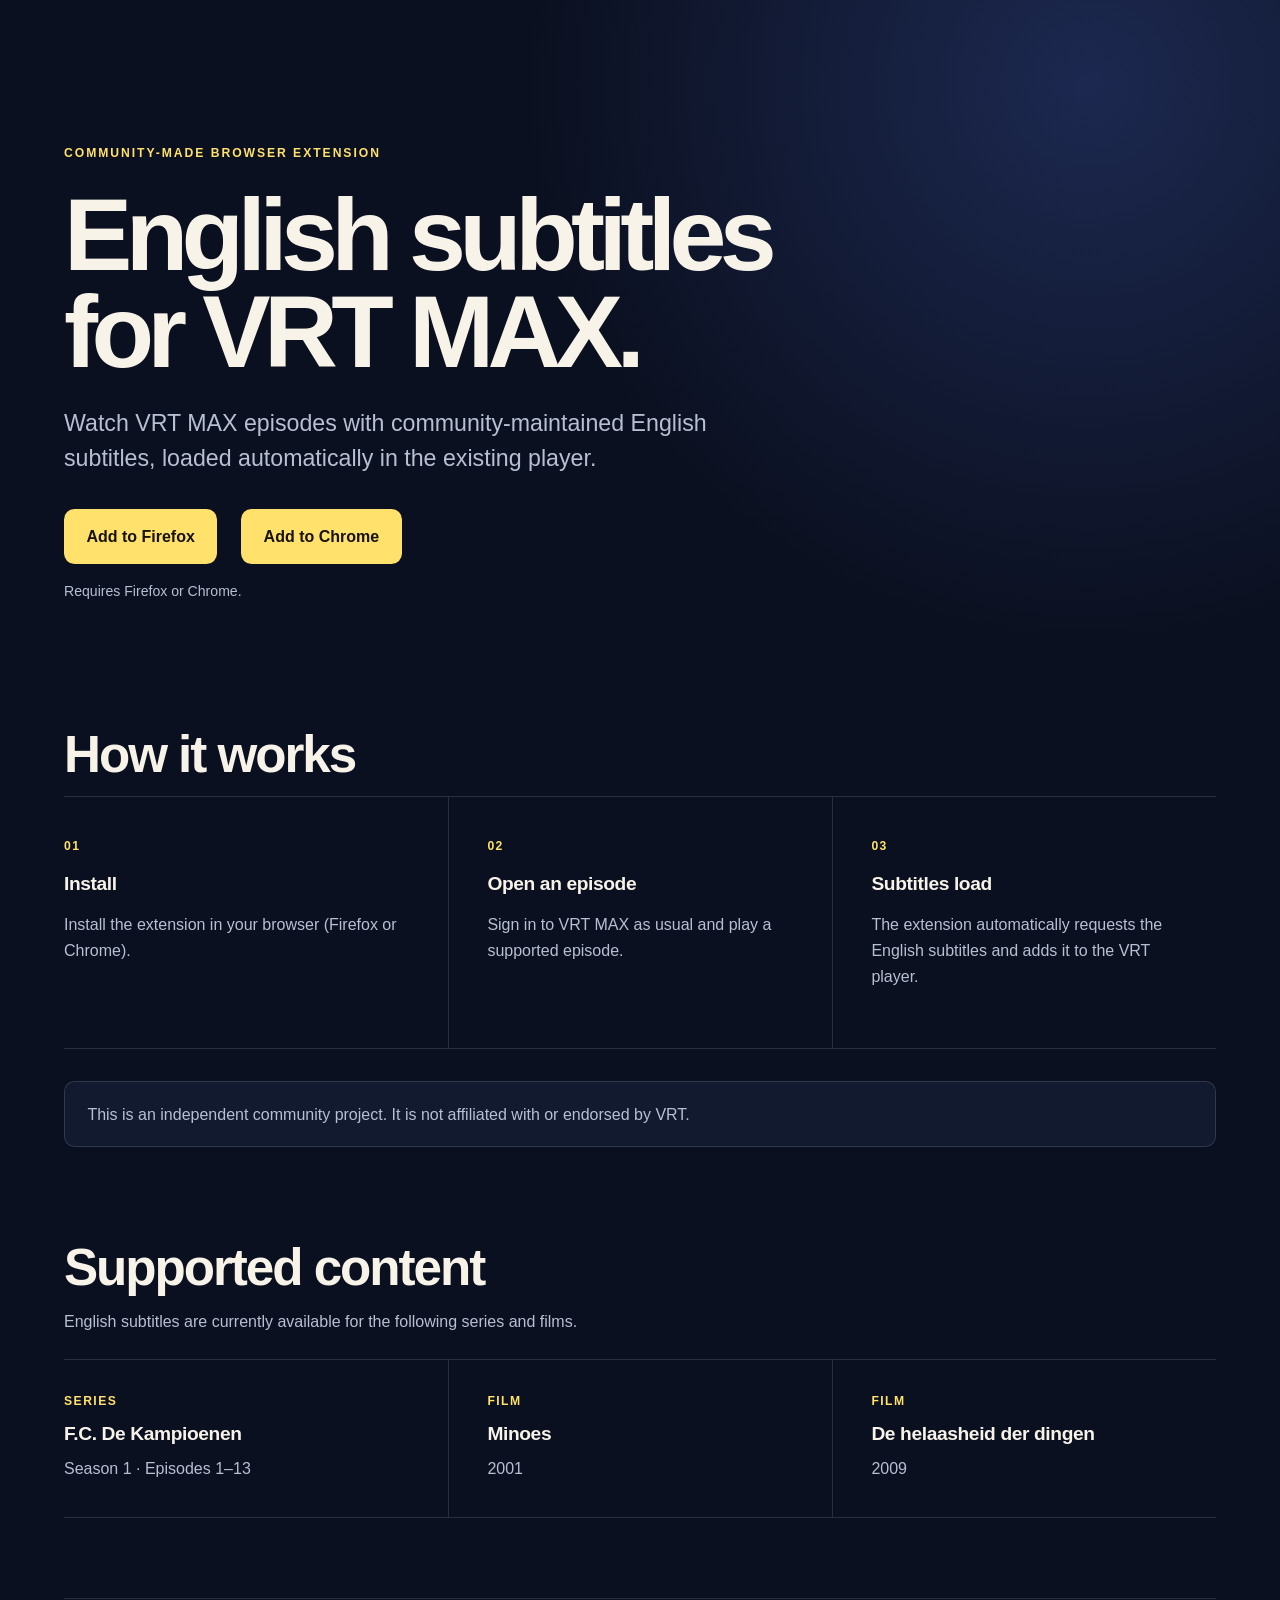
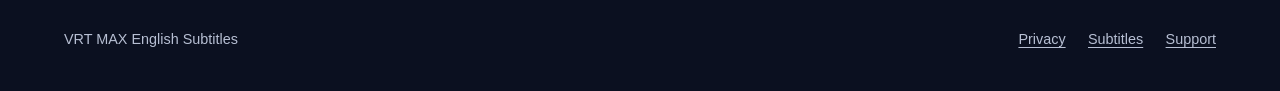
==== index.html @ 956ec463 "add supported content" ====
<!doctype html>
<html lang="en">
  <head>
    <meta charset="utf-8">
    <meta name="viewport" content="width=device-width, initial-scale=1">
    <meta
      name="description"
      content="Community-maintained English subtitles for VRT MAX."
    >
    <title>VRT MAX English Subtitles</title>
    <link rel="stylesheet" href="/styles.css">
  </head>
  <body>
    <main>
      <section class="hero" aria-labelledby="page-title">
        <p class="eyebrow">Community-made browser extension</p>
        <h1 id="page-title">English subtitles for VRT MAX.</h1>
        <p class="lede">
          Watch VRT MAX episodes with community-maintained English
          subtitles, loaded automatically in the existing player.
        </p>
        <div class="actions">
          <a
            class="button"
            data-browser="firefox"
            href="/firefox/vrtmax-english-subtitles.xpi"
            type="application/x-xpinstall"
          >
            Add to Firefox
          </a>
          <a
            class="button"
            data-browser="chrome"
            href="https://chromewebstore.google.com/detail/jocpmikbplnofjchcneaoggklegjaeif?utm_source=item-share-cb"
          >
            Add to Chrome
          </a>
        </div>
        <p class="requirement">
          Requires Firefox or Chrome.
        </p>
      </section>

      <section class="how-it-works" aria-labelledby="how-it-works-title">
        <h2 class="section-title" id="how-it-works-title">How it works</h2>
        <div class="details">
          <article>
            <p class="number" aria-hidden="true">01</p>
            <h2>Install</h2>
            <p>
              Install the extension in your browser (Firefox or Chrome).
            </p>
          </article>
          <article>
            <p class="number" aria-hidden="true">02</p>
            <h2>Open an episode</h2>
            <p>
              Sign in to VRT MAX as usual and play a supported episode.
            </p>
          </article>
          <article>
            <p class="number" aria-hidden="true">03</p>
            <h2>Subtitles load</h2>
            <p>
              The extension automatically requests the English subtitles and adds it to the VRT player.
            </p>
          </article>
        </div>
      </section>

      <aside class="notice">
        <p>
          This is an independent community project. It is not affiliated with
          or endorsed by VRT.
        </p>
      </aside>

      <section class="supported-content" aria-labelledby="supported-content-title">
        <h2 class="section-title" id="supported-content-title">
          Supported content
        </h2>
        <p class="supported-intro">
          English subtitles are currently available for the following series
          and films.
        </p>
        <div class="supported-grid">
          <article>
            <p class="content-type">Series</p>
            <h3>F.C. De Kampioenen</h3>
            <p class="content-meta">Season 1 · Episodes 1–13</p>
          </article>
          <article>
            <p class="content-type">Film</p>
            <h3>Minoes</h3>
            <p class="content-meta">2001</p>
          </article>
          <article>
            <p class="content-type">Film</p>
            <h3>De helaasheid der dingen</h3>
            <p class="content-meta">2009</p>
          </article>
        </div>
      </section>

    </main>

    <footer>
      <p>VRT MAX English Subtitles</p>
      <nav aria-label="Project links">
        <a href="/privacy.html">Privacy</a>
        <a href="https://github.com/vrtmax-subs/subtitles">Subtitles</a>
        <a href="https://github.com/vrtmax-subs/extension/issues">Support</a>
      </nav>
    </footer>
    <script>
      const userAgent = navigator.userAgent;
      const browser = /\bFirefox\//.test(userAgent)
        ? "firefox"
        : /\b(?:Chrome|Chromium)\//.test(userAgent)
          ? "chrome"
          : null;

      if (browser) {
        document.querySelectorAll("[data-browser]").forEach((button) => {
          button.hidden = button.dataset.browser !== browser;
        });
      }
    </script>
  </body>
</html>
---- styles.css ----
:root {
  color-scheme: dark;
  --background: #0b1020;
  --surface: #121a30;
  --surface-soft: #17213a;
  --text: #f7f3e8;
  --muted: #b7bfd3;
  --accent: #ffe16b;
  --accent-ink: #171309;
  --line: rgba(255, 255, 255, 0.13);
  --max-width: 72rem;
  font-family:
    Inter, ui-sans-serif, -apple-system, BlinkMacSystemFont, "Segoe UI",
    sans-serif;
  font-synthesis: none;
}

* {
  box-sizing: border-box;
}

[hidden] {
  display: none !important;
}

html {
  background: var(--background);
}

body {
  min-height: 100vh;
  margin: 0;
  color: var(--text);
  background:
    radial-gradient(circle at 85% 5%, rgba(66, 96, 190, 0.3), transparent 35rem),
    var(--background);
  line-height: 1.6;
}

a {
  color: inherit;
  text-underline-offset: 0.2em;
}

main,
footer {
  width: min(calc(100% - 2.5rem), var(--max-width));
  margin-inline: auto;
}

.hero {
  max-width: 58rem;
  padding: clamp(5rem, 12vw, 9rem) 0 clamp(4rem, 9vw, 7rem);
}

.eyebrow {
  margin: 0 0 1.5rem;
  color: var(--accent);
  font-size: 0.76rem;
  font-weight: 800;
  letter-spacing: 0.16em;
  text-transform: uppercase;
}

h1,
h2,
p {
  margin-top: 0;
}

h1 {
  max-width: 13ch;
  margin-bottom: 1.6rem;
  font-size: clamp(3rem, 8vw, 6.9rem);
  font-weight: 760;
  letter-spacing: -0.065em;
  line-height: 0.94;
}

.lede {
  max-width: 42rem;
  margin-bottom: 2rem;
  color: var(--muted);
  font-size: clamp(1.14rem, 2.3vw, 1.45rem);
  line-height: 1.55;
}

.actions {
  display: flex;
  flex-wrap: wrap;
  align-items: center;
  gap: 1.2rem 1.5rem;
}

.button {
  display: inline-flex;
  min-height: 3.4rem;
  align-items: center;
  justify-content: center;
  padding: 0.8rem 1.4rem;
  border-radius: 0.65rem;
  color: var(--accent-ink);
  background: var(--accent);
  font-weight: 800;
  text-decoration: none;
  transition:
    transform 160ms ease,
    box-shadow 160ms ease;
}

.button:hover {
  transform: translateY(-2px);
  box-shadow: 0 0.7rem 2rem rgba(255, 225, 107, 0.16);
}

.button:focus-visible,
a:focus-visible {
  outline: 3px solid #fff;
  outline-offset: 4px;
}

.text-link {
  font-weight: 700;
}

.requirement {
  margin: 1rem 0 0;
  color: var(--muted);
  font-size: 0.88rem;
}

.section-title {
  margin-bottom: 0rem;
  font-size: clamp(2rem, 4vw, 3.2rem);
  letter-spacing: -0.04em;
}

.details {
  display: grid;
  grid-template-columns: repeat(3, 1fr);
  border-top: 1px solid var(--line);
  border-bottom: 1px solid var(--line);
}

.details article {
  padding: 2.5rem clamp(1.2rem, 3vw, 2.4rem) 2.7rem;
}

.details article:first-child {
  padding-left: 0;
}

.details article + article {
  border-left: 1px solid var(--line);
}

.number {
  color: var(--accent);
  font-size: 0.76rem;
  font-weight: 800;
  letter-spacing: 0.12em;
}

h2 {
  margin-bottom: 0.8rem;
  font-size: 1.2rem;
  letter-spacing: -0.02em;
}

.details article > p:last-child,
.document section p {
  color: var(--muted);
}

.notice {
  margin: 2rem 0 5rem;
  padding: 1.2rem 1.4rem;
  border: 1px solid var(--line);
  border-radius: 0.65rem;
  background: var(--surface);
}

.notice p {
  margin: 0;
  color: var(--muted);
}

.supported-content {
  padding-bottom: 5rem;
}

.supported-intro {
  max-width: 42rem;
  margin-bottom: 1.5rem;
  color: var(--muted);
}

.supported-grid {
  display: grid;
  grid-template-columns: repeat(3, 1fr);
  border-top: 1px solid var(--line);
  border-bottom: 1px solid var(--line);
}

.supported-grid article {
  padding: 2rem clamp(1.2rem, 3vw, 2.4rem) 2.2rem;
}

.supported-grid article:first-child {
  padding-left: 0;
}

.supported-grid article + article {
  border-left: 1px solid var(--line);
}

.content-type {
  margin-bottom: 0.5rem;
  color: var(--accent);
  font-size: 0.76rem;
  font-weight: 800;
  letter-spacing: 0.12em;
  text-transform: uppercase;
}

.supported-grid h3 {
  margin: 0 0 0.4rem;
  font-size: 1.2rem;
  letter-spacing: -0.02em;
}

.content-meta {
  margin: 0;
  color: var(--muted);
}

footer {
  display: flex;
  justify-content: space-between;
  gap: 1.5rem;
  padding: 1.8rem 0 2.5rem;
  border-top: 1px solid var(--line);
  color: var(--muted);
  font-size: 0.9rem;
}

footer p {
  margin: 0;
}

footer nav {
  display: flex;
  flex-wrap: wrap;
  gap: 1rem 1.4rem;
}

.document {
  max-width: 48rem;
  padding: clamp(3rem, 9vw, 6rem) 0;
}

.document h1 {
  max-width: 12ch;
  font-size: clamp(2.8rem, 7vw, 5rem);
}

.document section {
  margin-top: 3rem;
  padding-top: 2rem;
  border-top: 1px solid var(--line);
}

.document section h2 {
  font-size: 1.45rem;
}

.document code {
  padding: 0.12rem 0.35rem;
  border-radius: 0.25rem;
  background: var(--surface-soft);
  color: var(--text);
  font-size: 0.9em;
  overflow-wrap: anywhere;
}

.back-link {
  display: inline-block;
  margin-bottom: 4rem;
  color: var(--muted);
}

.updated {
  font-size: 0.9rem;
}

@media (max-width: 44rem) {
  main,
  footer {
    width: min(calc(100% - 1.5rem), var(--max-width));
  }

  .details {
    grid-template-columns: 1fr;
  }

  .supported-grid {
    grid-template-columns: 1fr;
  }

  .details article,
  .details article:first-child,
  .supported-grid article,
  .supported-grid article:first-child {
    padding: 2rem 0;
  }

  .details article + article {
    border-top: 1px solid var(--line);
    border-left: 0;
  }

  .supported-grid article + article {
    border-top: 1px solid var(--line);
    border-left: 0;
  }

  footer {
    flex-direction: column;
  }
}

@media (prefers-reduced-motion: reduce) {
  .button {
    transition: none;
  }
}
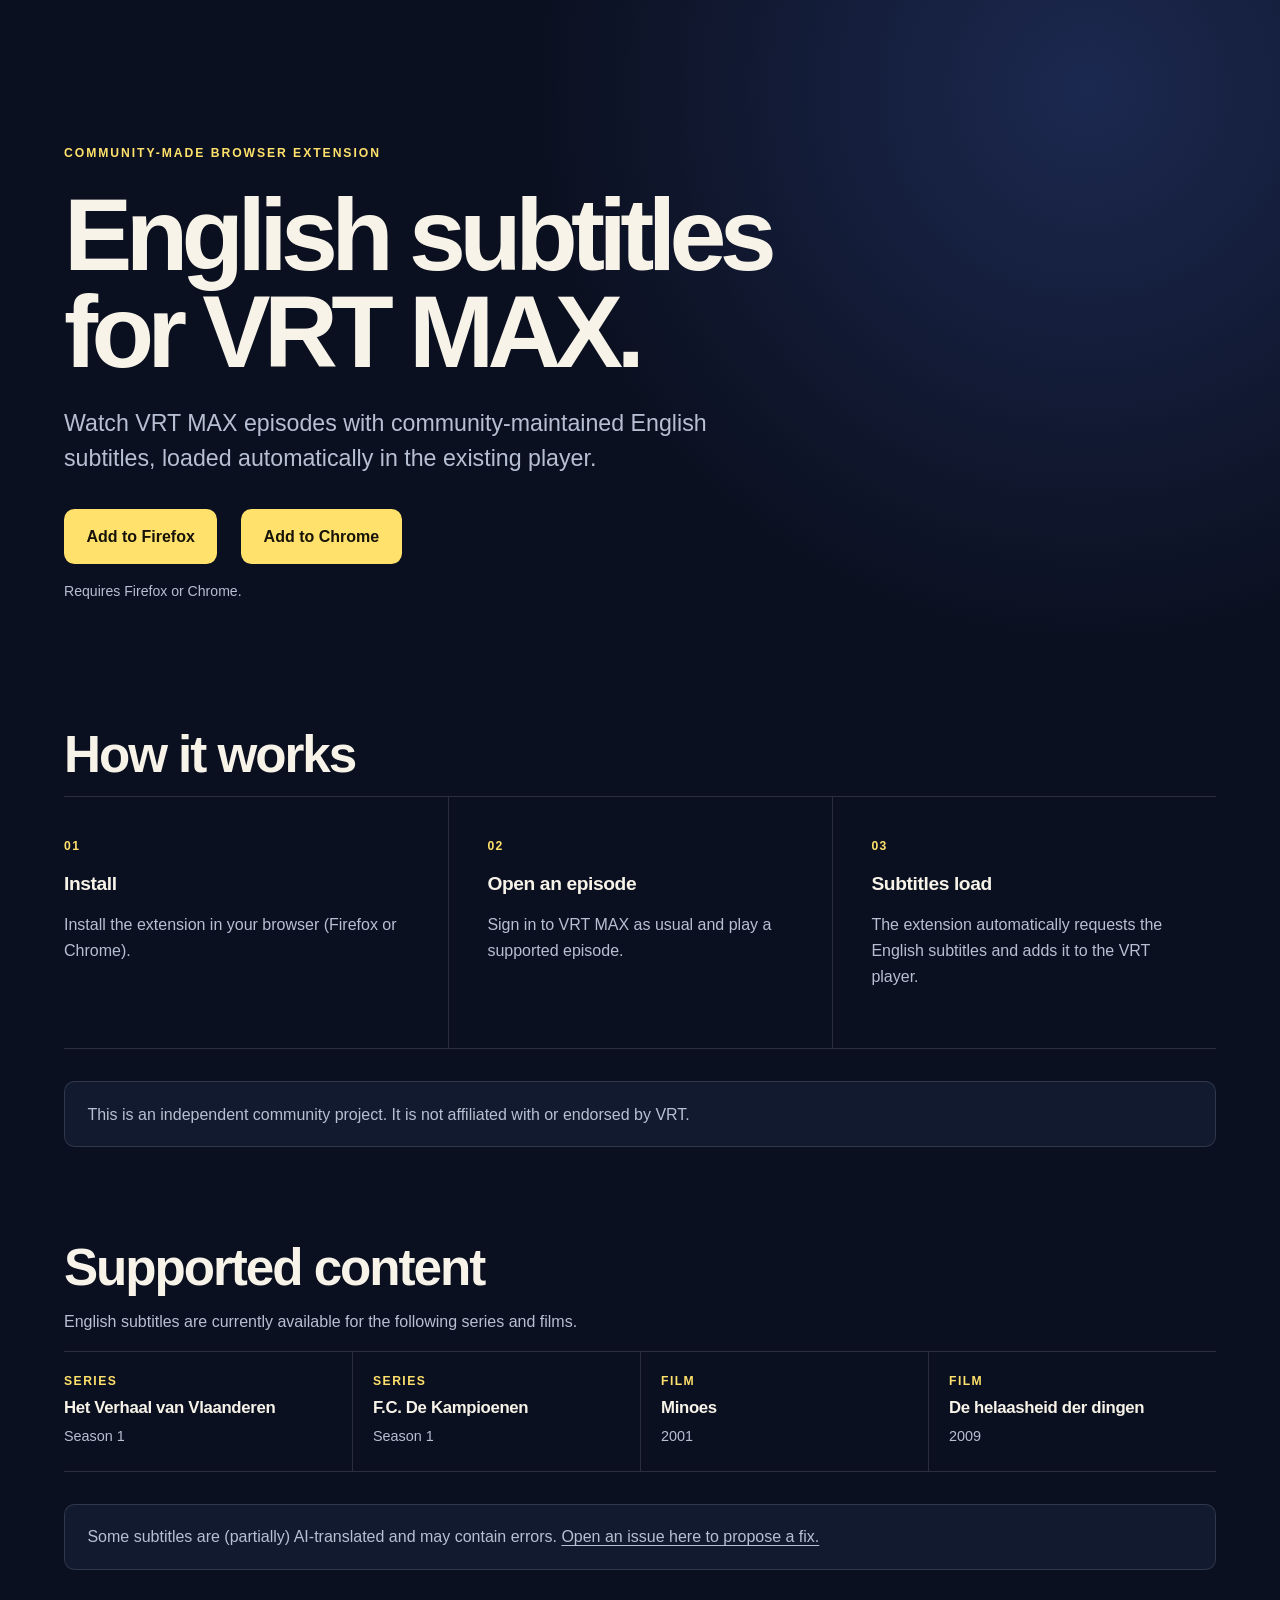
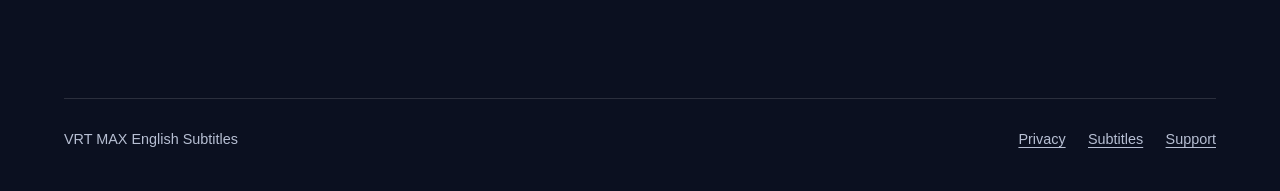
==== commit 0cf4ef7f: "update" ====
--- a/index.html
+++ b/index.html
@@ -86,8 +86,13 @@
         <div class="supported-grid">
           <article>
             <p class="content-type">Series</p>
+            <h3>Het Verhaal van Vlaanderen</h3>
+            <p class="content-meta">Season 1</p>
+          </article>
+          <article>
+            <p class="content-type">Series</p>
             <h3>F.C. De Kampioenen</h3>
-            <p class="content-meta">Season 1 · Episodes 1–13</p>
+            <p class="content-meta">Season 1</p>
           </article>
           <article>
             <p class="content-type">Film</p>
@@ -100,6 +105,13 @@
             <p class="content-meta">2009</p>
           </article>
         </div>
+
+      <aside class="notice">
+        <p>
+          Some subtitles are (partially) AI-translated and may contain errors.
+          <a href="https://github.com/vrtmax-subs/subtitles/issues">Open an issue here to propose a fix.</a>
+        </p>
+      </aside>
       </section>
 
     </main>
@@ -109,7 +121,7 @@
       <nav aria-label="Project links">
         <a href="/privacy.html">Privacy</a>
         <a href="https://github.com/vrtmax-subs/subtitles">Subtitles</a>
-        <a href="https://github.com/vrtmax-subs/extension/issues">Support</a>
+        <a href="https://github.com/vrtmax-subs/vrtmax-subs.github.io//issues">Support</a>
       </nav>
     </footer>
     <script>
--- a/styles.css
+++ b/styles.css
@@ -186,24 +186,24 @@
 }
 
 .supported-content {
-  padding-bottom: 5rem;
+  padding-bottom: 3rem;
 }
 
 .supported-intro {
   max-width: 42rem;
-  margin-bottom: 1.5rem;
+  margin-bottom: 1rem;
   color: var(--muted);
 }
 
 .supported-grid {
   display: grid;
-  grid-template-columns: repeat(3, 1fr);
+  grid-template-columns: repeat(4, minmax(0, 1fr));
   border-top: 1px solid var(--line);
   border-bottom: 1px solid var(--line);
 }
 
 .supported-grid article {
-  padding: 2rem clamp(1.2rem, 3vw, 2.4rem) 2.2rem;
+  padding: 1.25rem clamp(0.75rem, 1.6vw, 1.25rem) 1.4rem;
 }
 
 .supported-grid article:first-child {
@@ -215,7 +215,7 @@
 }
 
 .content-type {
-  margin-bottom: 0.5rem;
+  margin-bottom: 0.25rem;
   color: var(--accent);
   font-size: 0.76rem;
   font-weight: 800;
@@ -224,14 +224,15 @@
 }
 
 .supported-grid h3 {
-  margin: 0 0 0.4rem;
-  font-size: 1.2rem;
+  margin: 0 0 0.2rem;
+  font-size: 1.05rem;
   letter-spacing: -0.02em;
 }
 
 .content-meta {
   margin: 0;
   color: var(--muted);
+  font-size: 0.9rem;
 }
 
 footer {
@@ -293,6 +294,25 @@
   font-size: 0.9rem;
 }
 
+@media (min-width: 44.01rem) and (max-width: 56rem) {
+  .supported-grid {
+    grid-template-columns: repeat(2, minmax(0, 1fr));
+  }
+
+  .supported-grid article:nth-child(odd) {
+    padding-left: 0;
+    border-left: 0;
+  }
+
+  .supported-grid article:nth-child(even) {
+    border-left: 1px solid var(--line);
+  }
+
+  .supported-grid article:nth-child(n + 3) {
+    border-top: 1px solid var(--line);
+  }
+}
+
 @media (max-width: 44rem) {
   main,
   footer {
@@ -308,10 +328,13 @@
   }
 
   .details article,
-  .details article:first-child,
+  .details article:first-child {
+    padding: 2rem 0;
+  }
+
   .supported-grid article,
   .supported-grid article:first-child {
-    padding: 2rem 0;
+    padding: 1.25rem 0;
   }
 
   .details article + article {
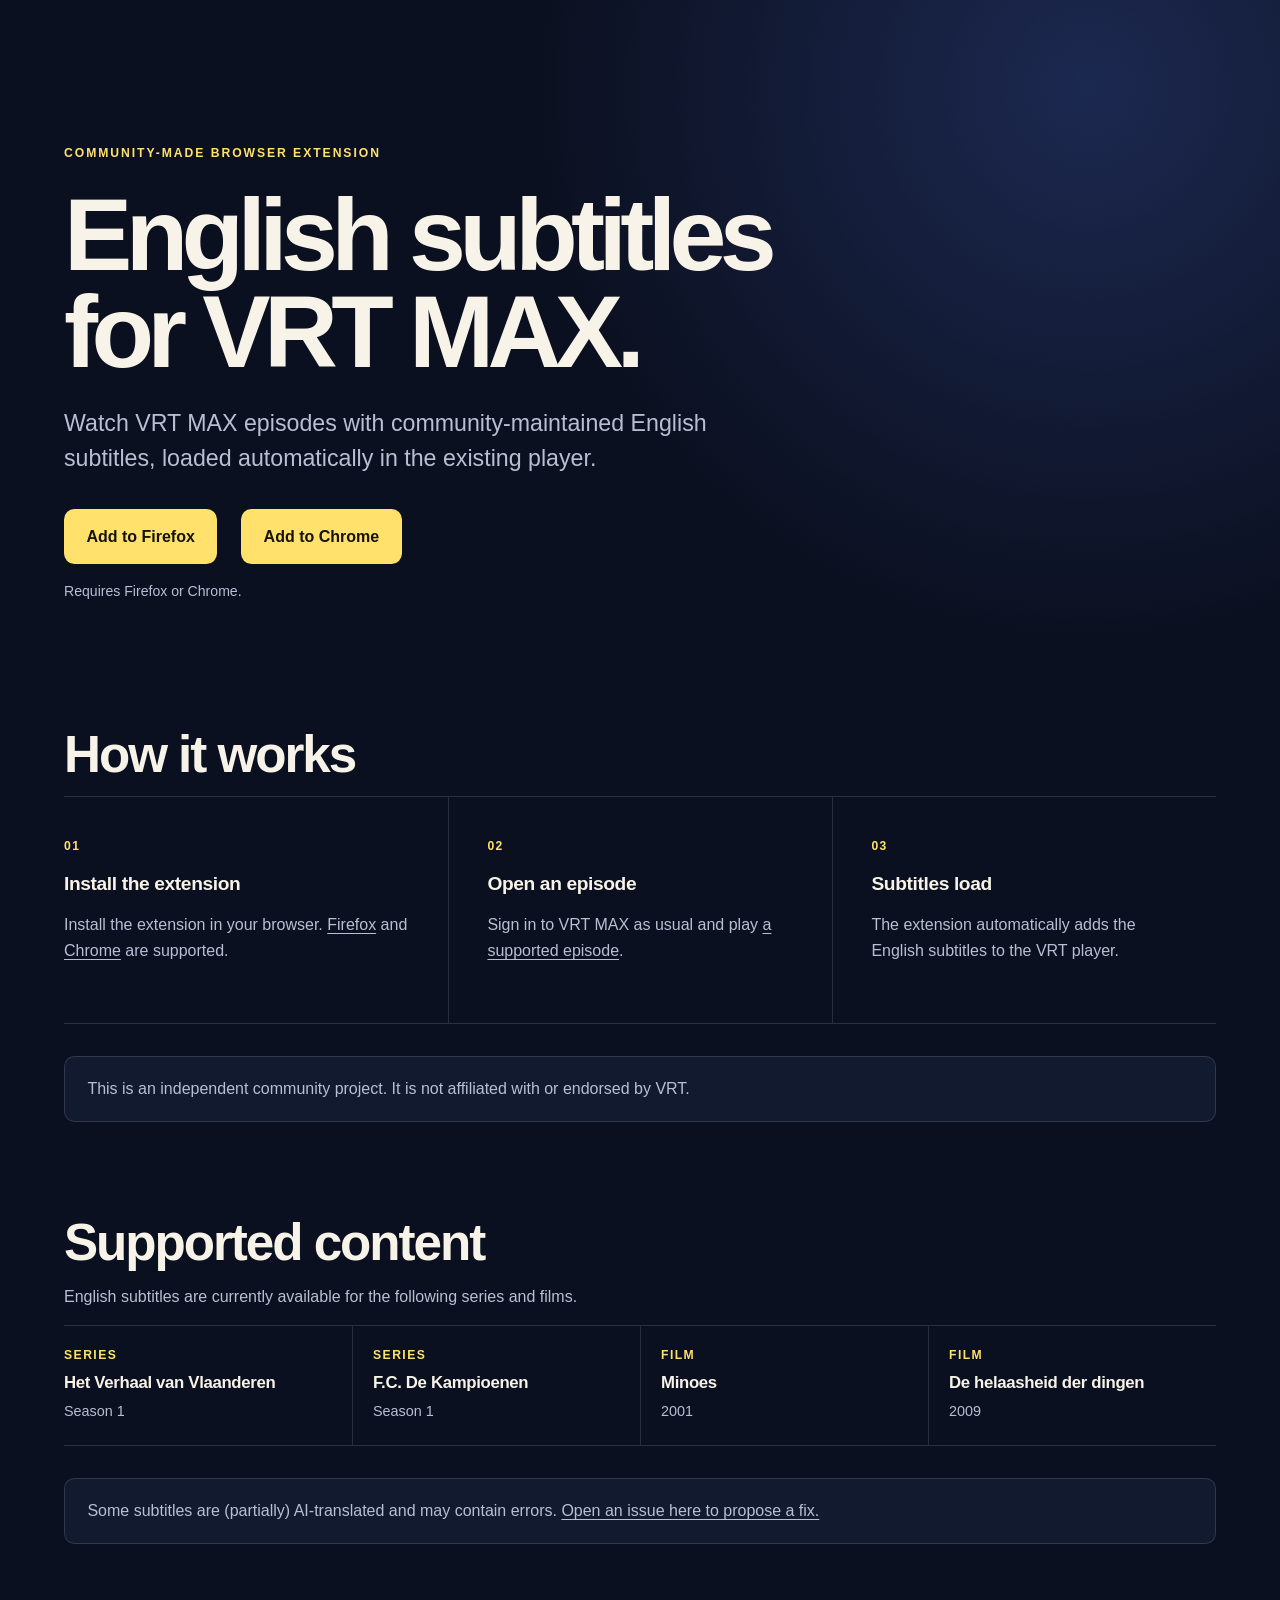
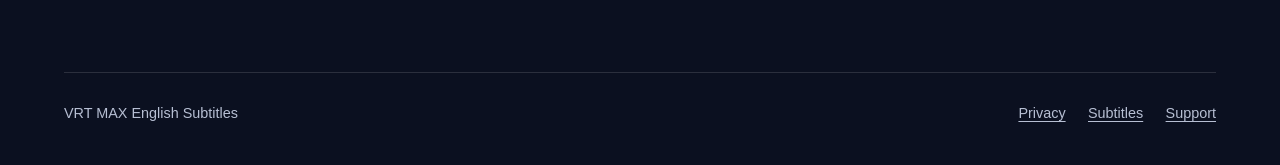
==== commit c8e5454e: "tweaks" ====
--- a/index.html
+++ b/index.html
@@ -31,7 +31,7 @@
           <a
             class="button"
             data-browser="chrome"
-            href="https://chromewebstore.google.com/detail/jocpmikbplnofjchcneaoggklegjaeif?utm_source=item-share-cb"
+            href="https://chromewebstore.google.com/detail/jocpmikbplnofjchcneaoggklegjaeif"
           >
             Add to Chrome
           </a>
@@ -46,23 +46,23 @@
         <div class="details">
           <article>
             <p class="number" aria-hidden="true">01</p>
-            <h2>Install</h2>
+            <h2>Install the extension</h2>
             <p>
-              Install the extension in your browser (Firefox or Chrome).
+              Install the extension in your browser. <a href="/firefox/vrtmax-english-subtitles.xpi">Firefox</a> and <a href="https://chromewebstore.google.com/detail/jocpmikbplnofjchcneaoggklegjaeif">Chrome</a> are supported.
             </p>
           </article>
           <article>
             <p class="number" aria-hidden="true">02</p>
             <h2>Open an episode</h2>
             <p>
-              Sign in to VRT MAX as usual and play a supported episode.
+              Sign in to VRT MAX as usual and play <a href="https://www.vrt.be/vrtmax/a-z/fc-de-kampioenen/1/f-c--de-kampioenen-s1a1/">a supported episode</a>.
             </p>
           </article>
           <article>
             <p class="number" aria-hidden="true">03</p>
             <h2>Subtitles load</h2>
             <p>
-              The extension automatically requests the English subtitles and adds it to the VRT player.
+              The extension automatically adds the English subtitles to the VRT player.
             </p>
           </article>
         </div>
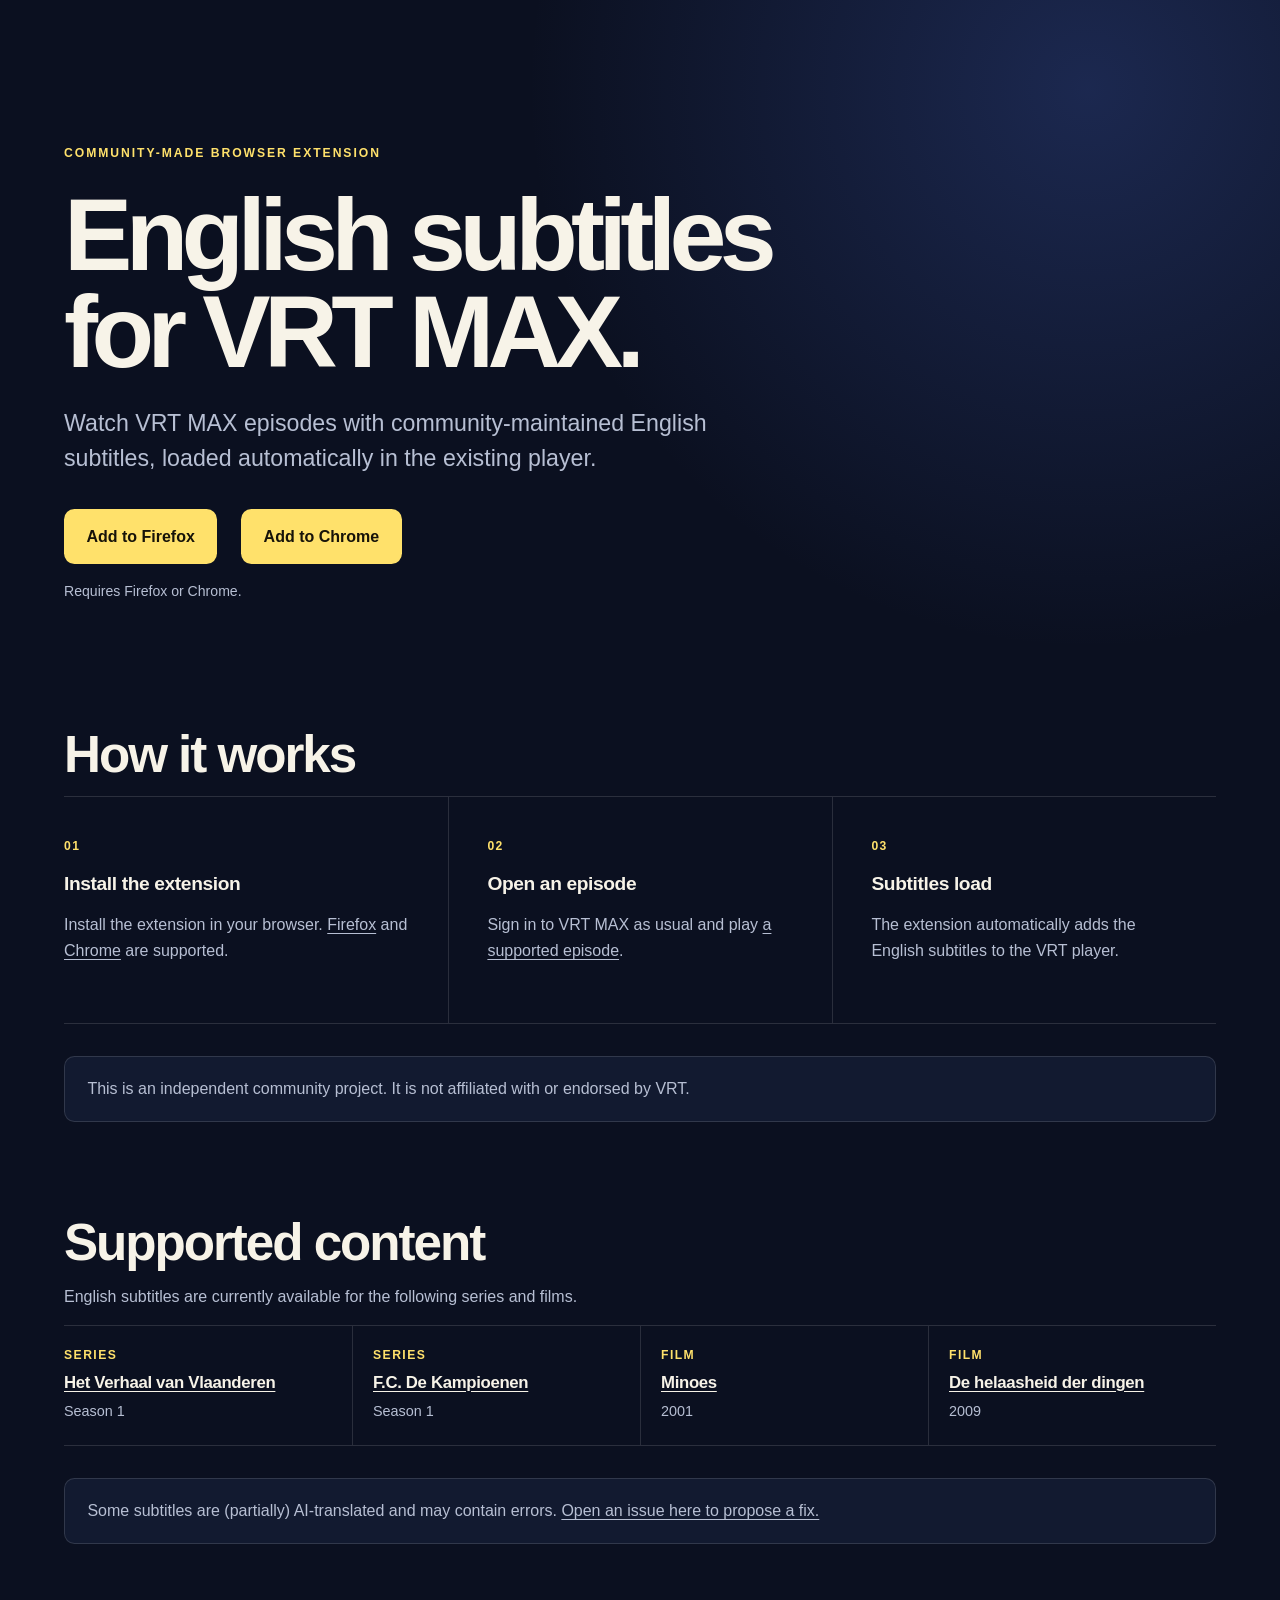
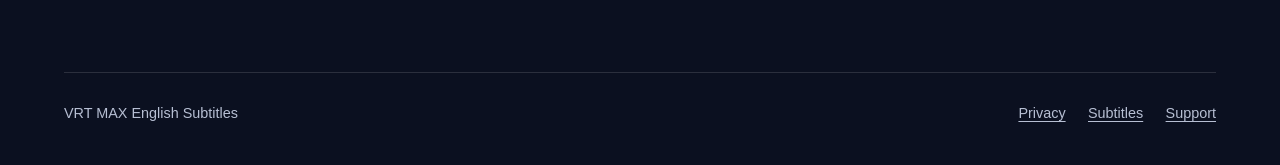
==== commit 7d957e3e: "add links" ====
--- a/index.html
+++ b/index.html
@@ -86,22 +86,36 @@
         <div class="supported-grid">
           <article>
             <p class="content-type">Series</p>
-            <h3>Het Verhaal van Vlaanderen</h3>
+            <h3>
+              <a href="https://www.vrt.be/vrtmax/a-z/het-verhaal-van-vlaanderen/">
+                Het Verhaal van Vlaanderen
+              </a>
+            </h3>
             <p class="content-meta">Season 1</p>
           </article>
           <article>
             <p class="content-type">Series</p>
-            <h3>F.C. De Kampioenen</h3>
+            <h3>
+              <a href="https://www.vrt.be/vrtmax/a-z/fc-de-kampioenen/">
+                F.C. De Kampioenen
+              </a>
+            </h3>
             <p class="content-meta">Season 1</p>
           </article>
           <article>
             <p class="content-type">Film</p>
-            <h3>Minoes</h3>
+            <h3>
+              <a href="https://www.vrt.be/vrtmax/a-z/minoes/">Minoes</a>
+            </h3>
             <p class="content-meta">2001</p>
           </article>
           <article>
             <p class="content-type">Film</p>
-            <h3>De helaasheid der dingen</h3>
+            <h3>
+              <a href="https://www.vrt.be/vrtmax/a-z/de-helaasheid-der-dingen/">
+                De helaasheid der dingen
+              </a>
+            </h3>
             <p class="content-meta">2009</p>
           </article>
         </div>
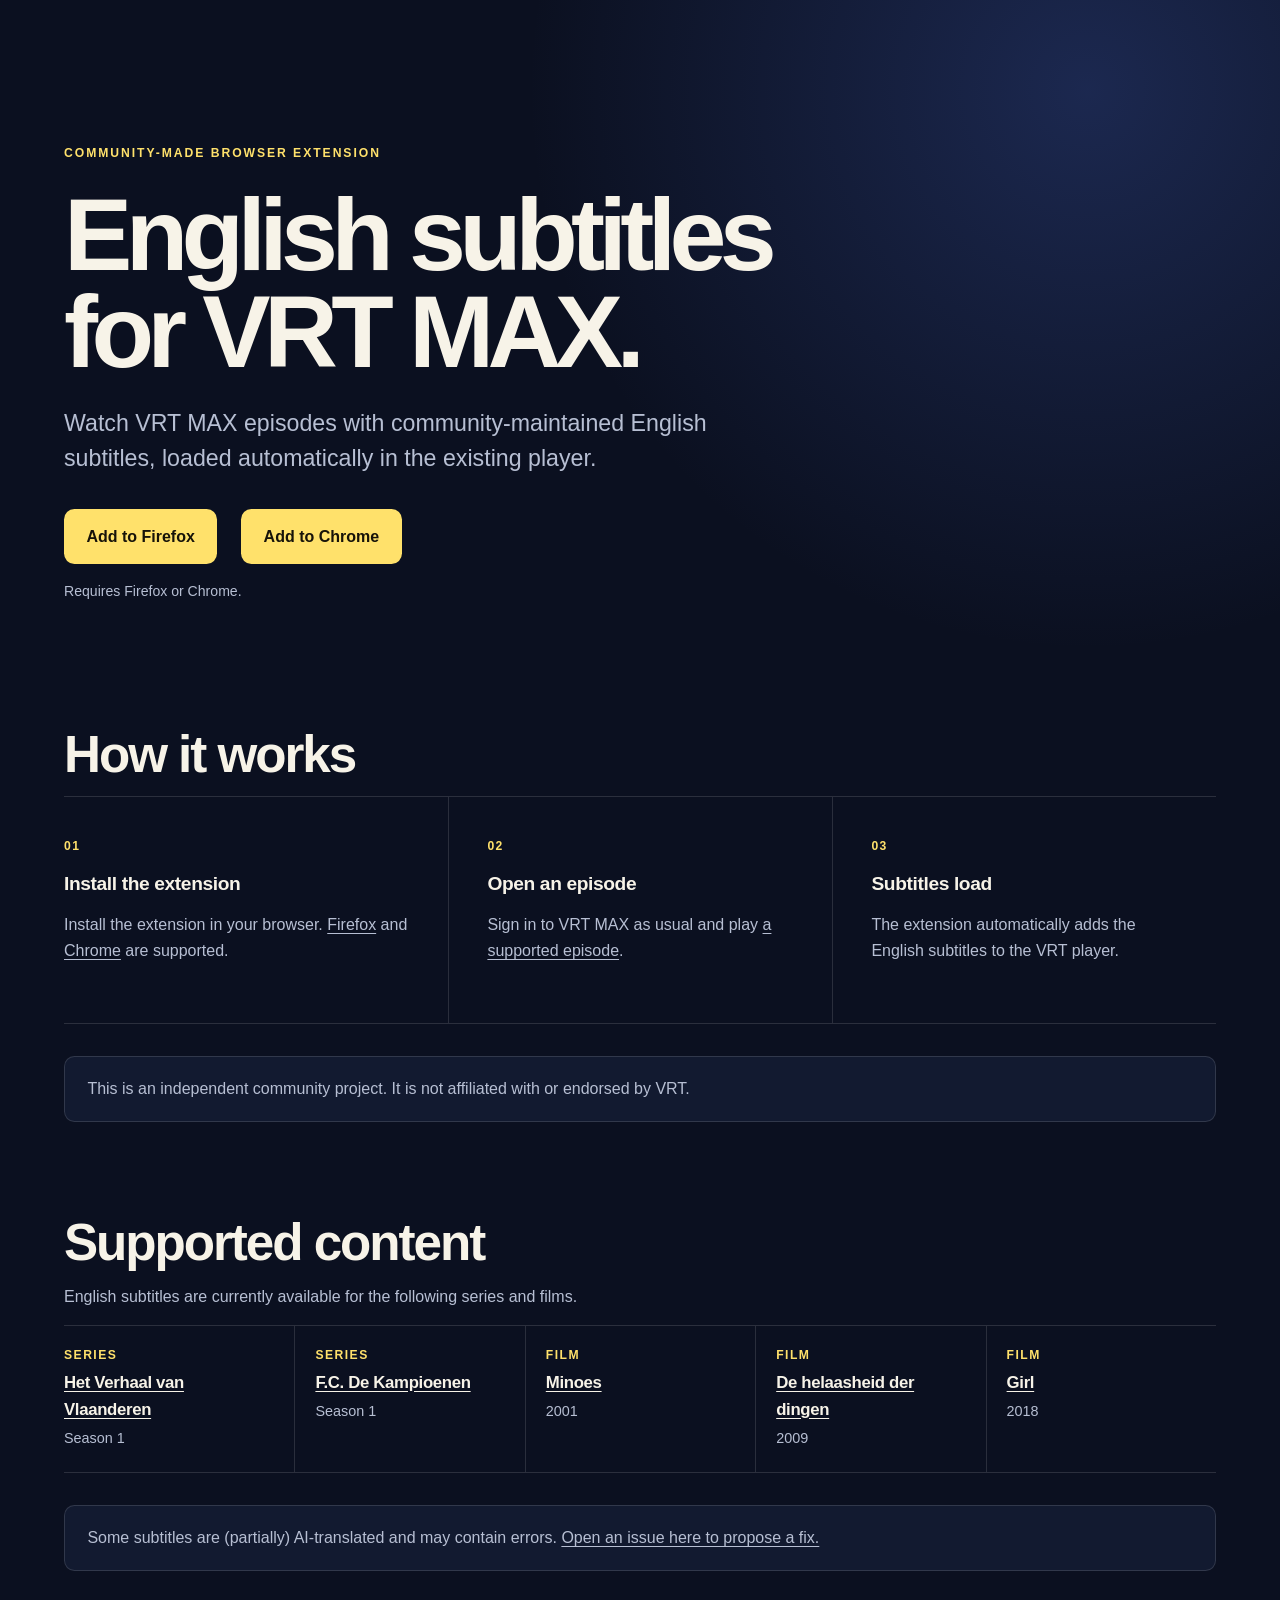
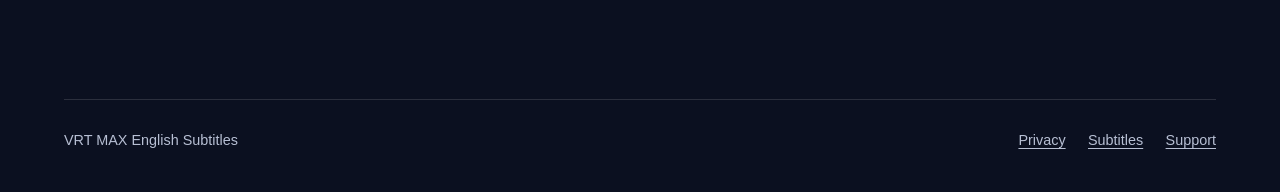
==== commit 2c54598a: "girl (2018)" ====
--- a/index.html
+++ b/index.html
@@ -118,6 +118,13 @@
             </h3>
             <p class="content-meta">2009</p>
           </article>
+          <article>
+            <p class="content-type">Film</p>
+            <h3>
+              <a href="https://www.vrt.be/vrtmax/a-z/girl/">Girl</a>
+            </h3>
+            <p class="content-meta">2018</p>
+          </article>
         </div>
 
       <aside class="notice">
--- a/styles.css
+++ b/styles.css
@@ -197,7 +197,7 @@
 
 .supported-grid {
   display: grid;
-  grid-template-columns: repeat(4, minmax(0, 1fr));
+  grid-template-columns: repeat(5, minmax(0, 1fr));
   border-top: 1px solid var(--line);
   border-bottom: 1px solid var(--line);
 }
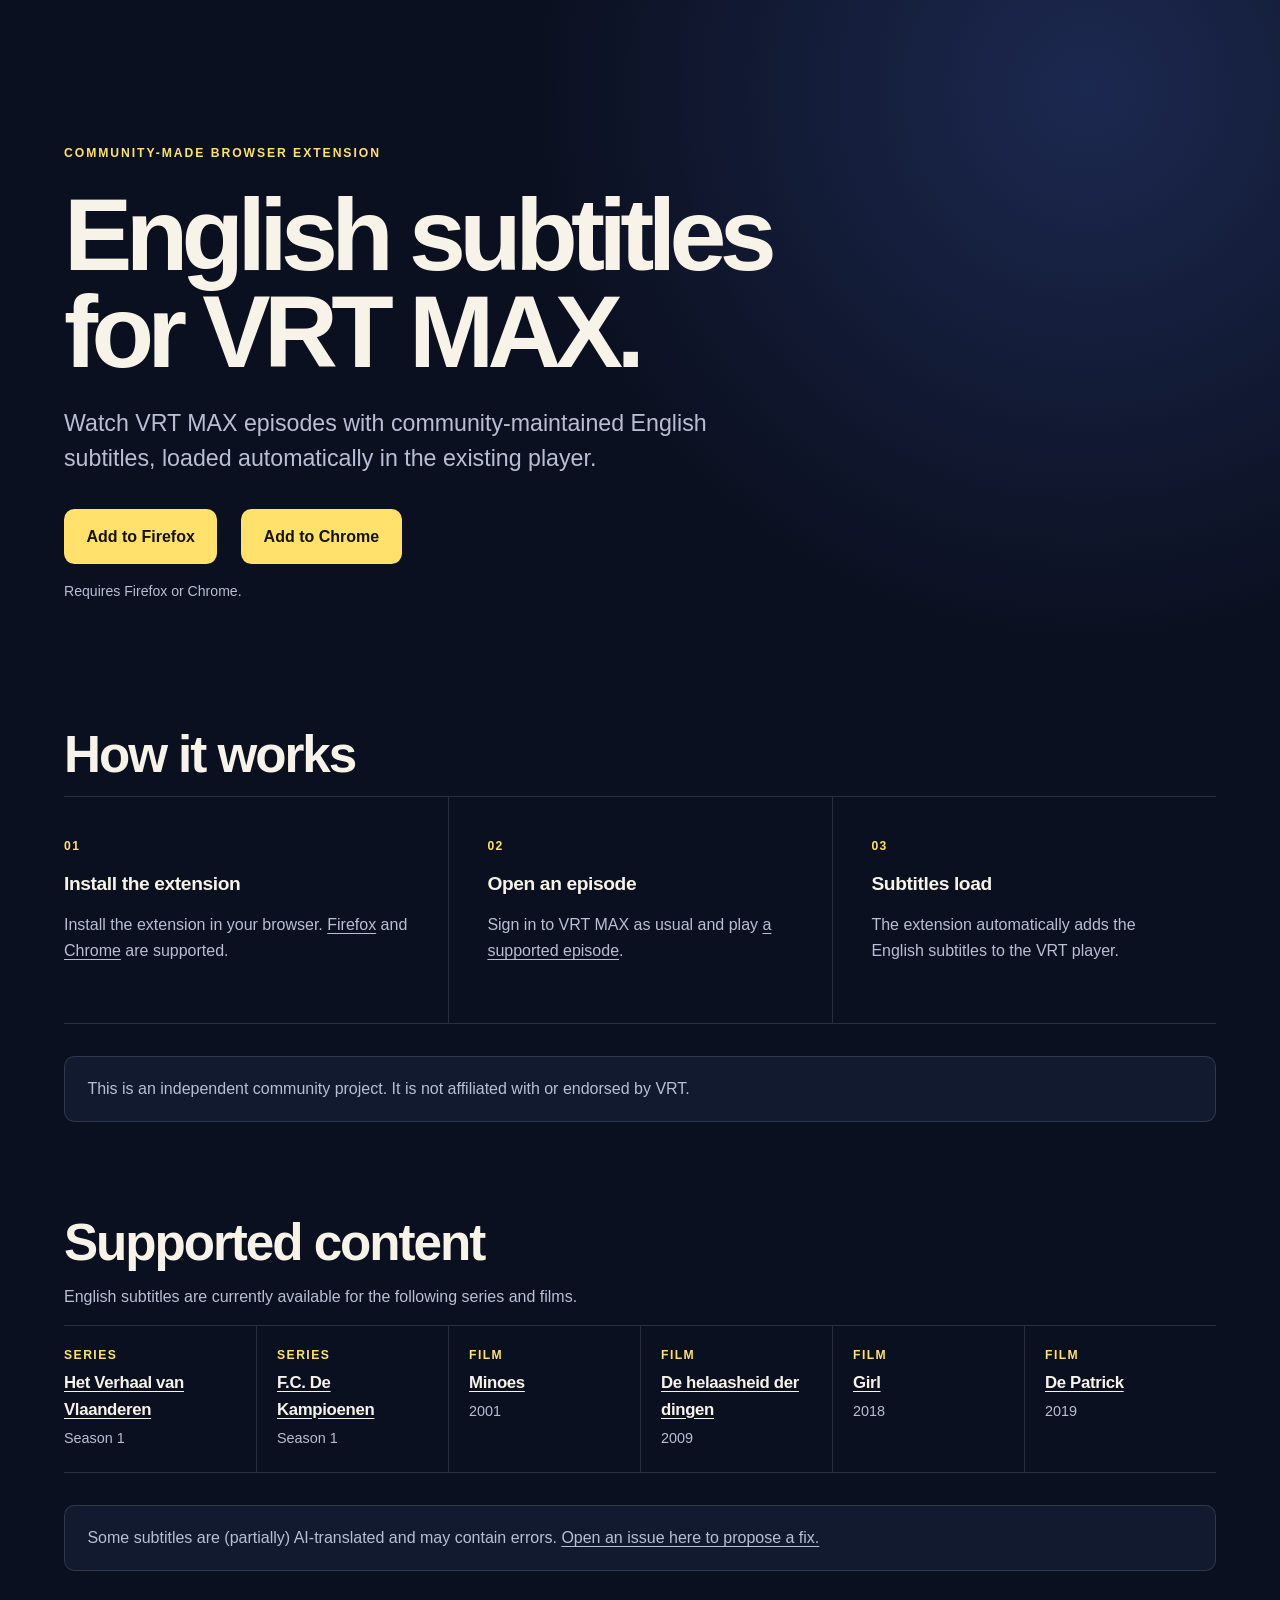
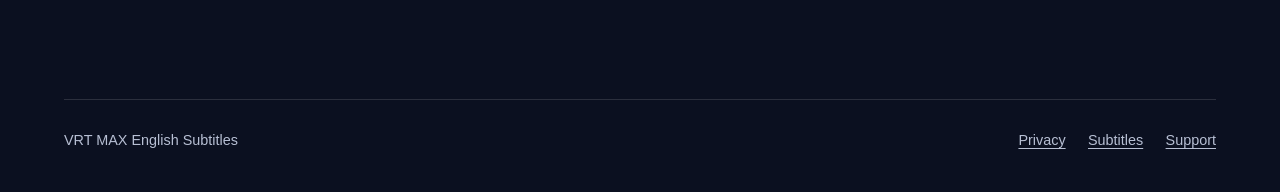
==== commit a7f46647: "de patrick" ====
--- a/index.html
+++ b/index.html
@@ -125,6 +125,15 @@
             </h3>
             <p class="content-meta">2018</p>
           </article>
+          <article>
+            <p class="content-type">Film</p>
+            <h3>
+              <a href="https://www.vrt.be/vrtmax/a-z/de-patrick/">
+                De Patrick
+              </a>
+            </h3>
+            <p class="content-meta">2019</p>
+          </article>
         </div>
 
       <aside class="notice">
--- a/styles.css
+++ b/styles.css
@@ -197,7 +197,7 @@
 
 .supported-grid {
   display: grid;
-  grid-template-columns: repeat(5, minmax(0, 1fr));
+  grid-template-columns: repeat(6, minmax(0, 1fr));
   border-top: 1px solid var(--line);
   border-bottom: 1px solid var(--line);
 }
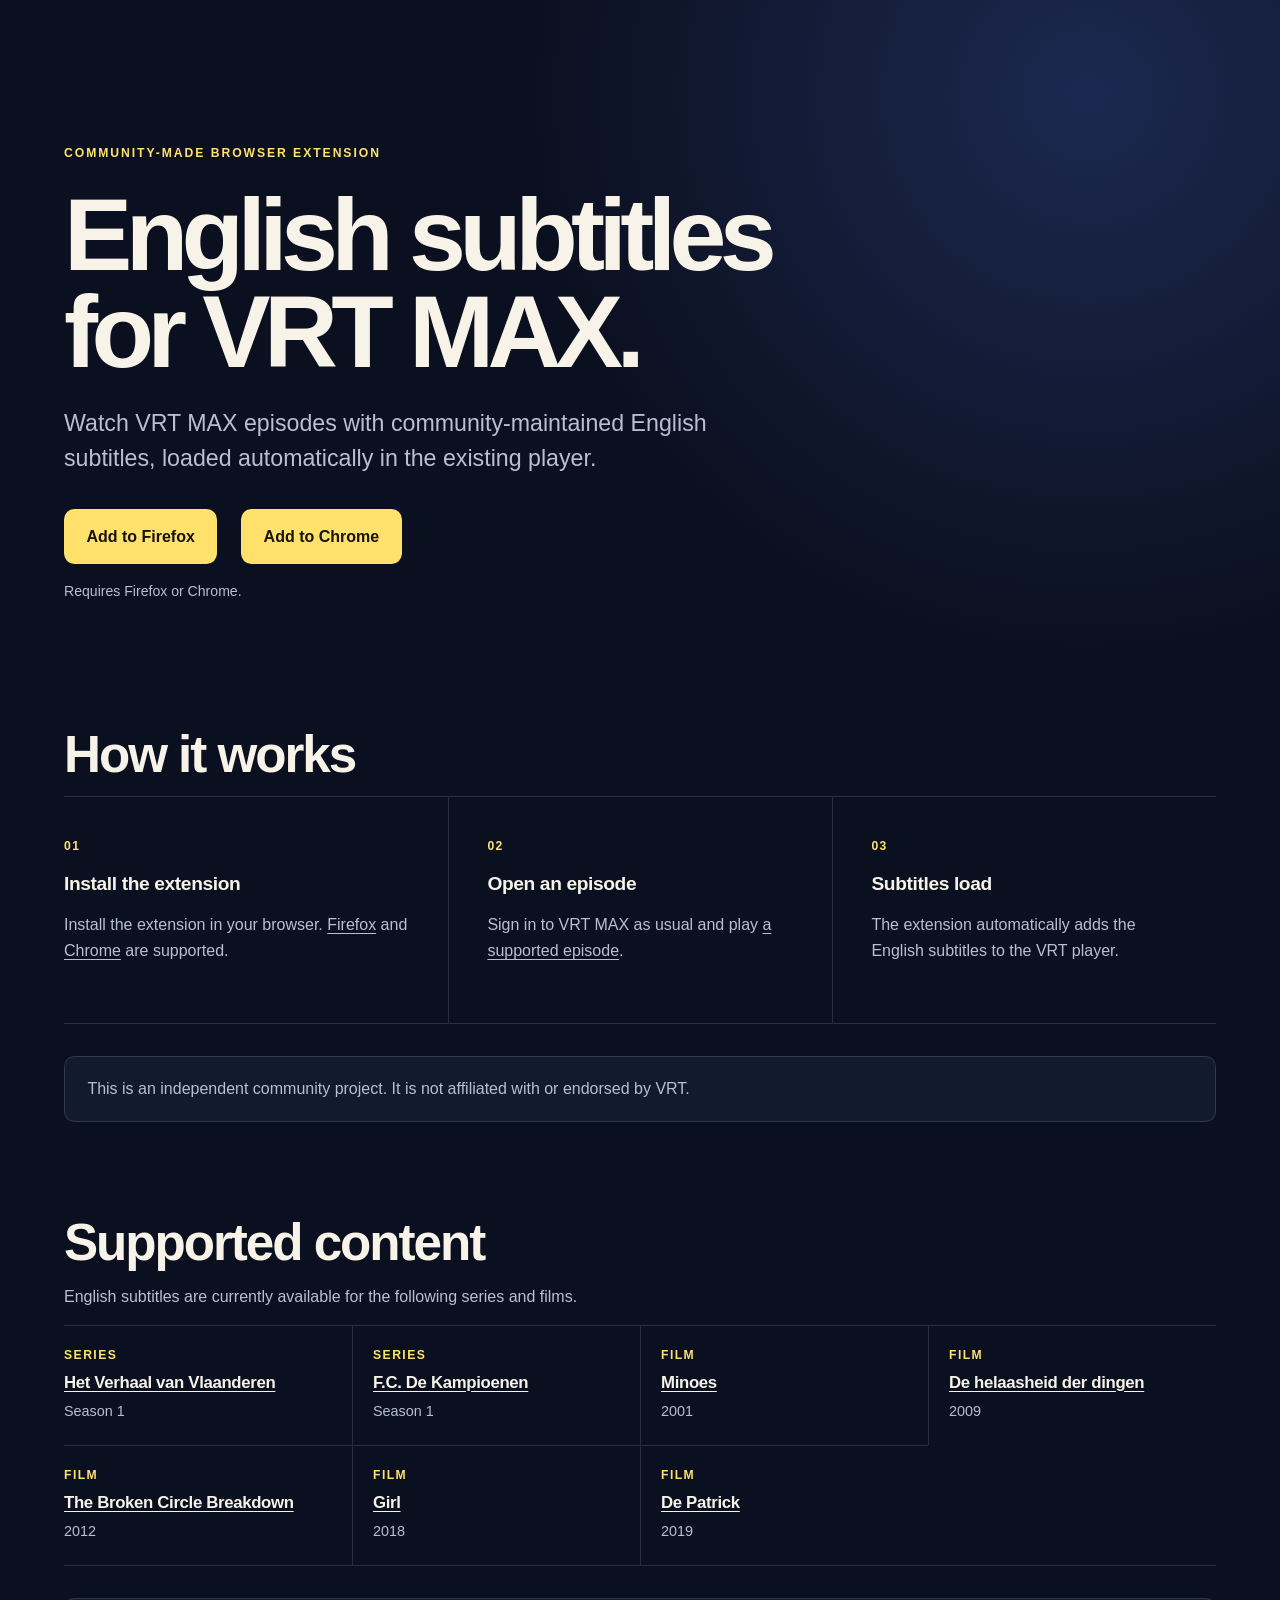
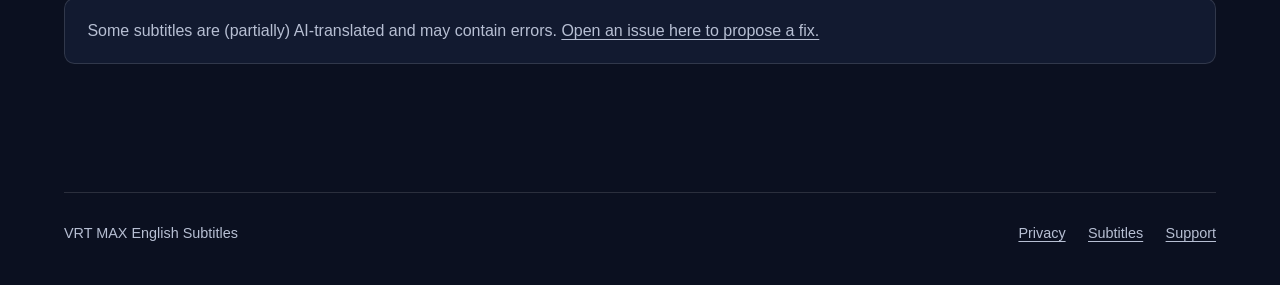
==== commit 30787705: "broken circle breakdown" ====
--- a/index.html
+++ b/index.html
@@ -121,6 +121,15 @@
           <article>
             <p class="content-type">Film</p>
             <h3>
+              <a href="https://www.vrt.be/vrtmax/a-z/the-broken-circle-breakdown/">
+                The Broken Circle Breakdown
+              </a>
+            </h3>
+            <p class="content-meta">2012</p>
+          </article>
+          <article>
+            <p class="content-type">Film</p>
+            <h3>
               <a href="https://www.vrt.be/vrtmax/a-z/girl/">Girl</a>
             </h3>
             <p class="content-meta">2018</p>
--- a/styles.css
+++ b/styles.css
@@ -197,7 +197,7 @@
 
 .supported-grid {
   display: grid;
-  grid-template-columns: repeat(6, minmax(0, 1fr));
+  grid-template-columns: repeat(4, minmax(0, 1fr));
   border-top: 1px solid var(--line);
   border-bottom: 1px solid var(--line);
 }
@@ -212,6 +212,15 @@
 
 .supported-grid article + article {
   border-left: 1px solid var(--line);
+}
+
+.supported-grid article:nth-child(4n + 1) {
+  padding-left: 0;
+  border-left: 0;
+}
+
+.supported-grid article:nth-child(n + 5) {
+  border-top: 1px solid var(--line);
 }
 
 .content-type {
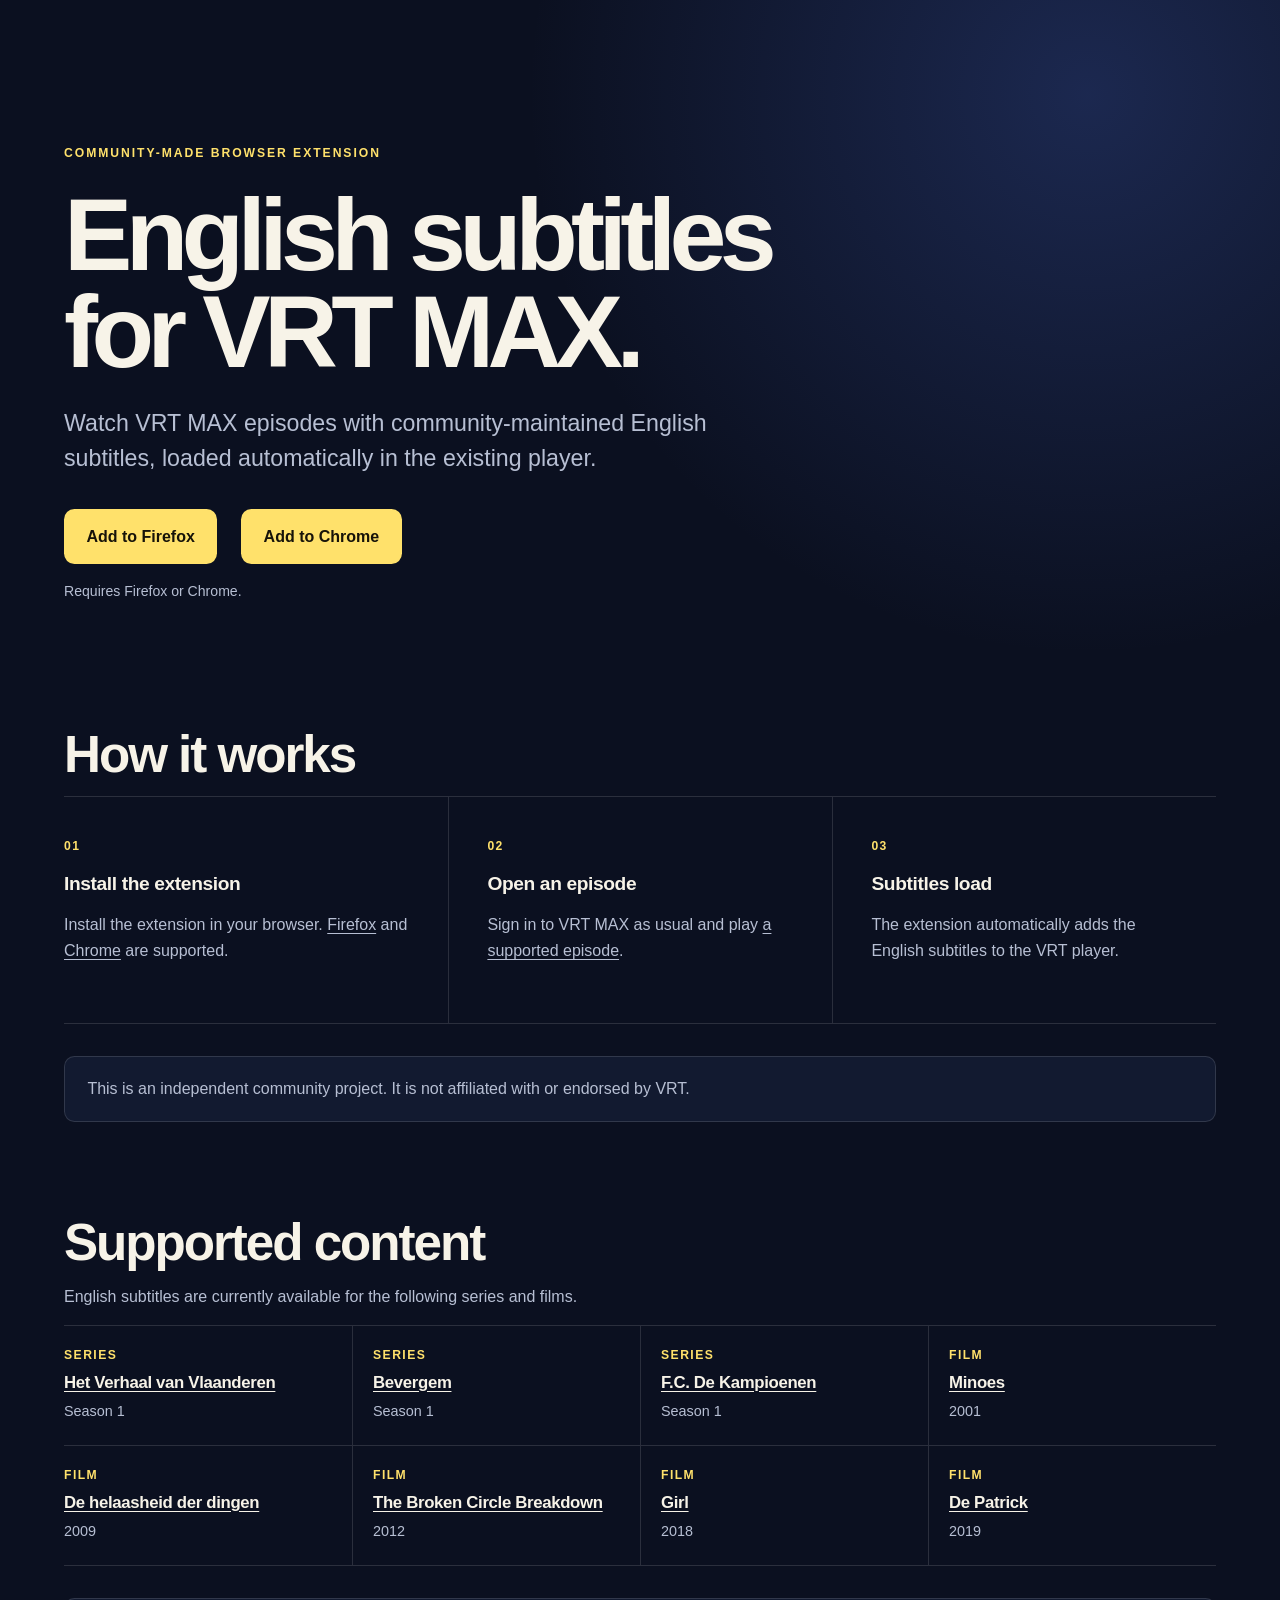
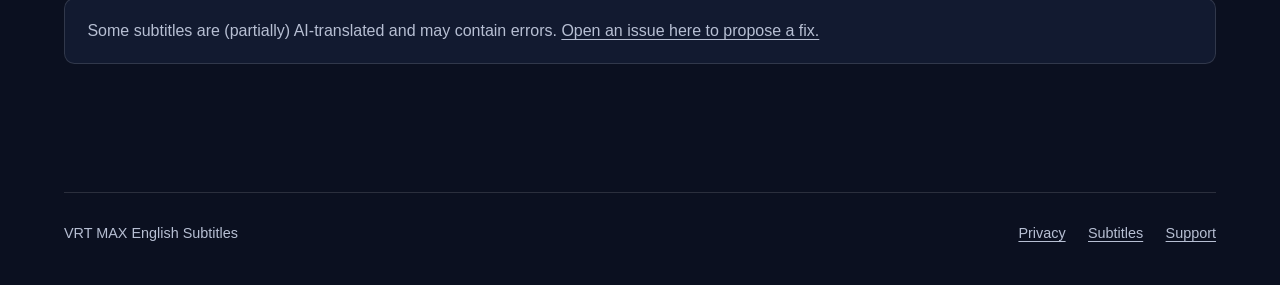
==== commit ffed5bea: "bevergem" ====
--- a/index.html
+++ b/index.html
@@ -96,6 +96,15 @@
           <article>
             <p class="content-type">Series</p>
             <h3>
+              <a href="https://www.vrt.be/vrtmax/a-z/bevergem/">
+                Bevergem
+              </a>
+            </h3>
+            <p class="content-meta">Season 1</p>
+          </article>
+          <article>
+            <p class="content-type">Series</p>
+            <h3>
               <a href="https://www.vrt.be/vrtmax/a-z/fc-de-kampioenen/">
                 F.C. De Kampioenen
               </a>
